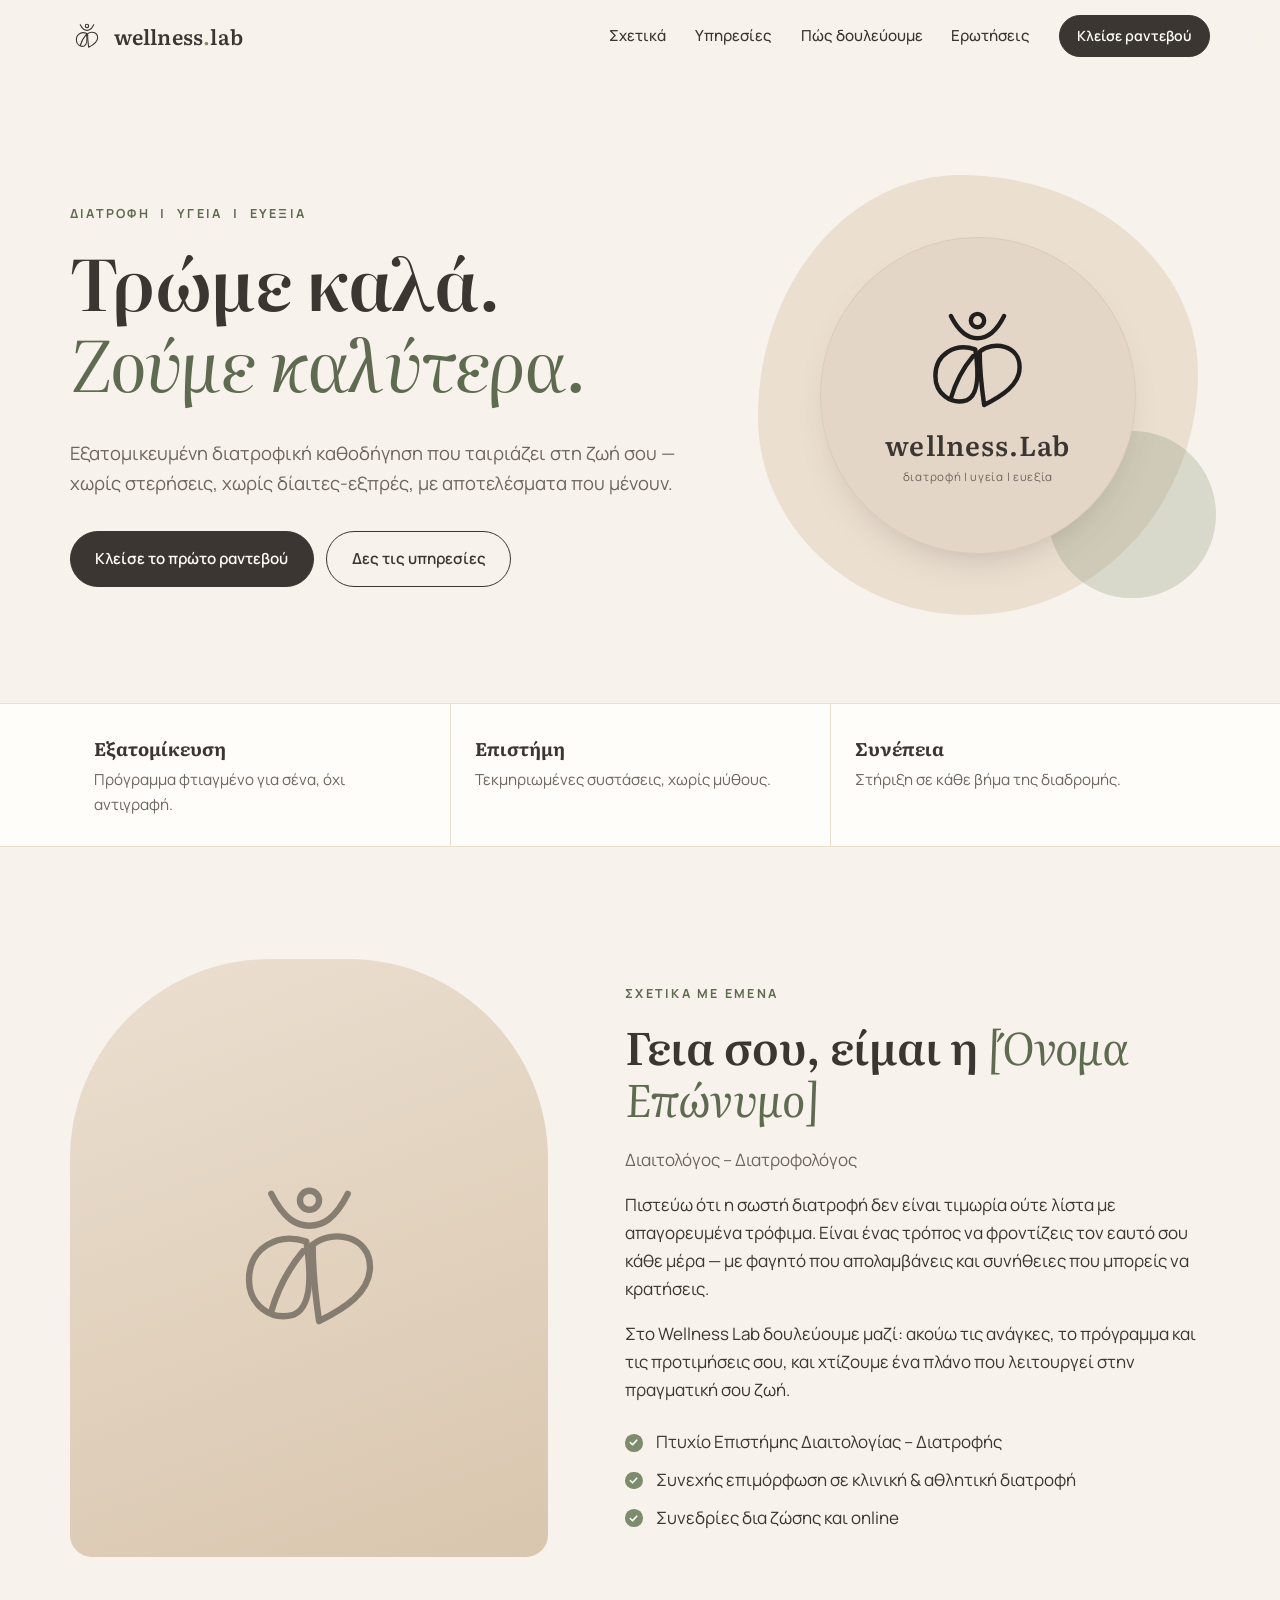
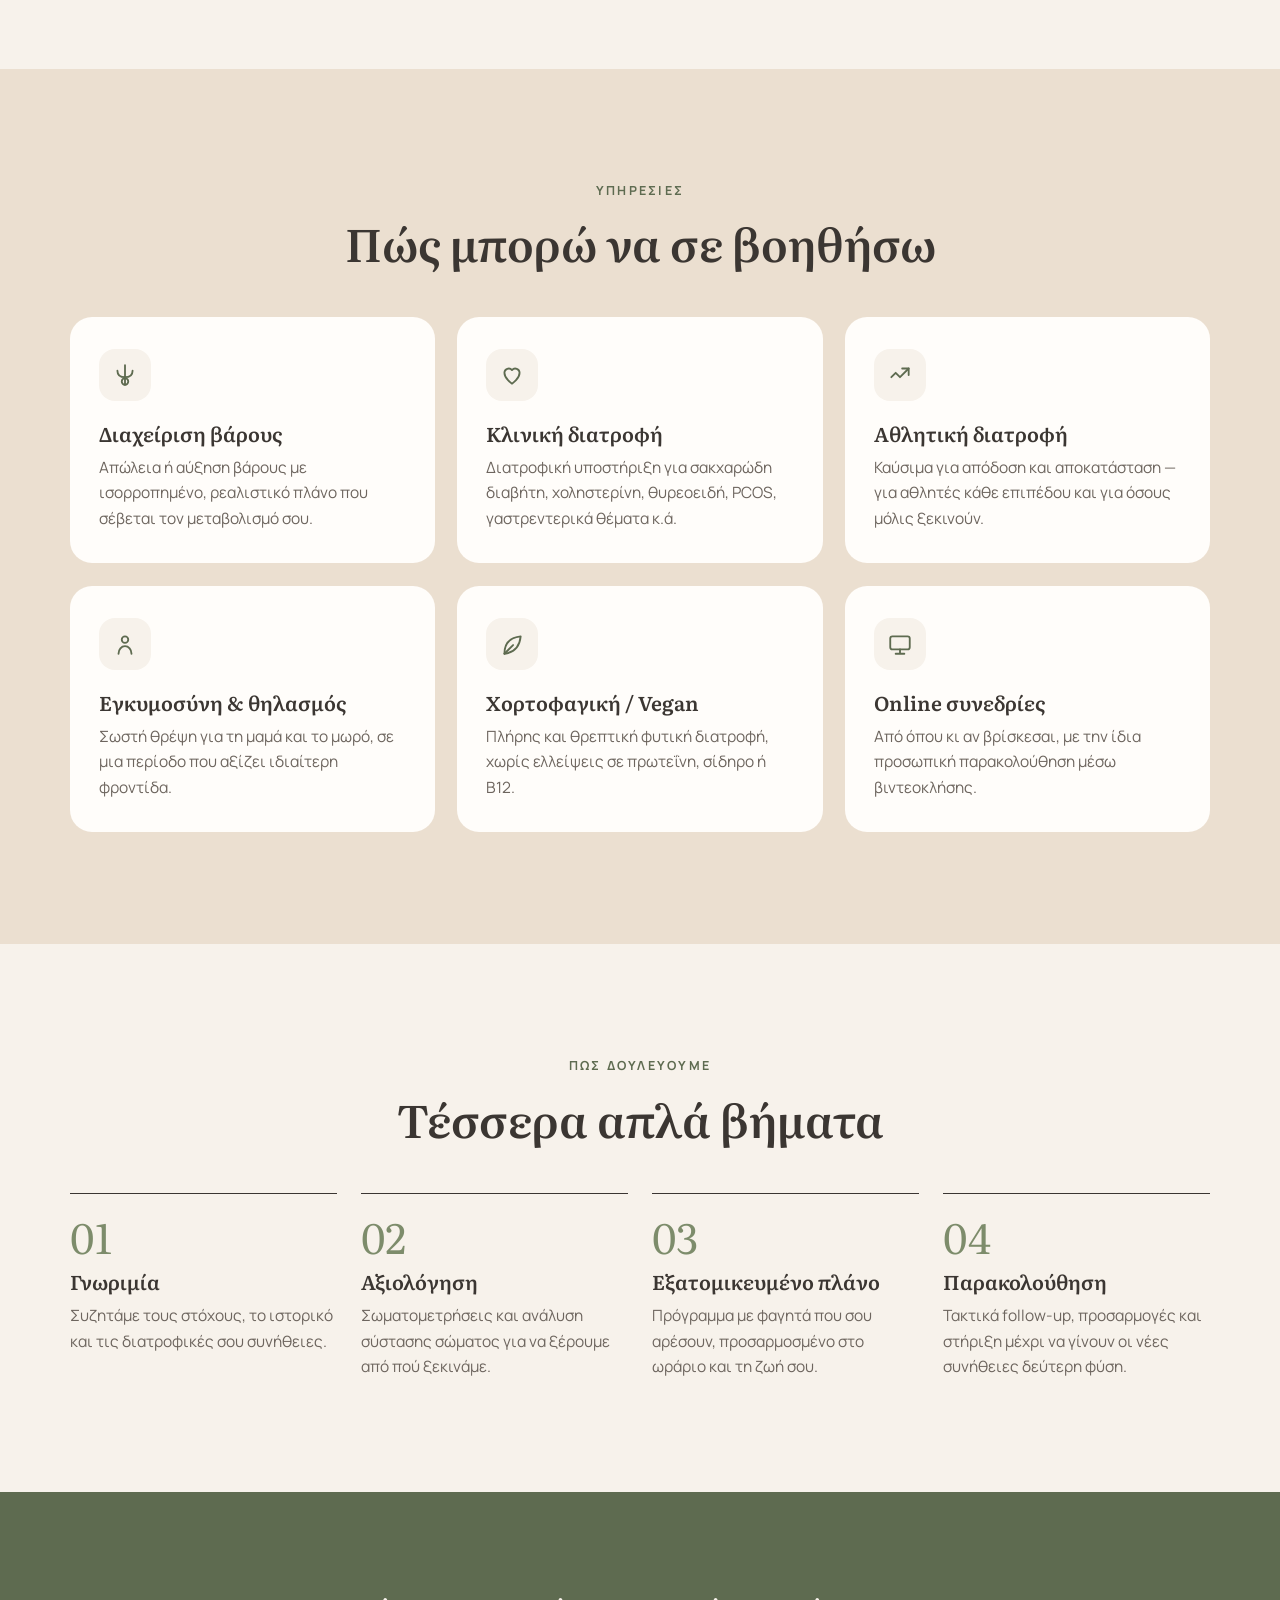
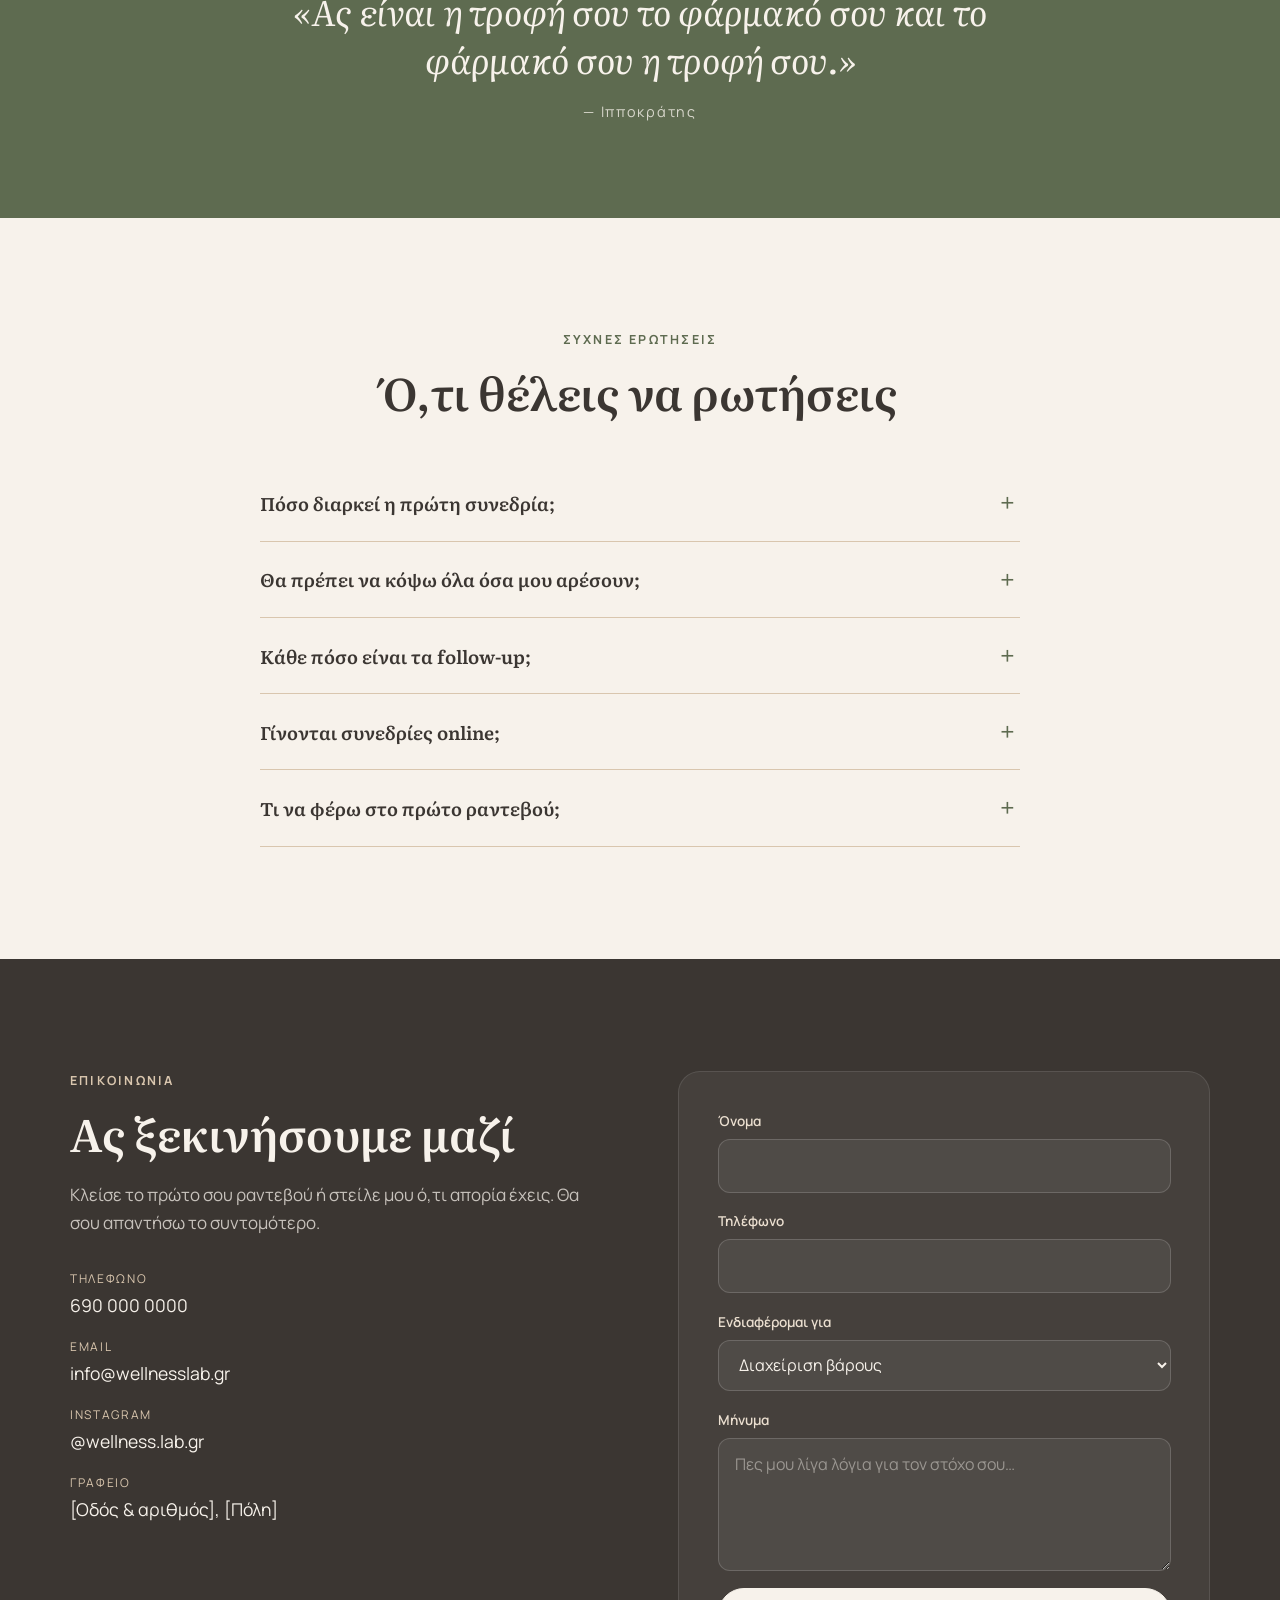
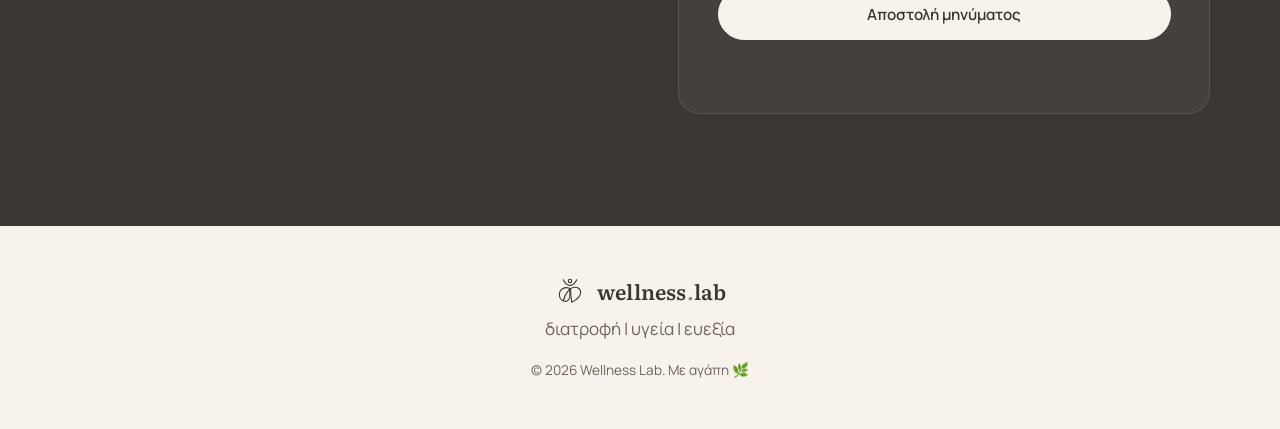
==== index.html @ 22be8992 "Add Wellness Lab nutritionist website Static one-page site in Greek: hero, about, services, process," ====
<!doctype html>
<html lang="el">
<head>
  <meta charset="utf-8">
  <meta name="viewport" content="width=device-width, initial-scale=1">
  <title>Wellness Lab · Διατροφή, Υγεία, Ευεξία</title>
  <meta name="description" content="Wellness Lab — εξατομικευμένα προγράμματα διατροφής, με σεβασμό στον άνθρωπο, την υγεία και την καθημερινότητά σου.">
  <meta property="og:title" content="Wellness Lab · Διατροφή, Υγεία, Ευεξία">
  <meta property="og:description" content="Εξατομικευμένα προγράμματα διατροφής, χωρίς στερήσεις και δίαιτες-εξπρές.">
  <meta property="og:type" content="website">
  <meta name="theme-color" content="#F3ECE3">
  <link rel="icon" href="assets/logo.svg" type="image/svg+xml">
  <link rel="preconnect" href="https://fonts.googleapis.com">
  <link rel="preconnect" href="https://fonts.gstatic.com" crossorigin>
  <link href="https://fonts.googleapis.com/css2?family=Literata:ital,opsz,wght@0,7..72,400;0,7..72,600;1,7..72,400&family=Manrope:wght@400;500;600;700&display=swap" rel="stylesheet">
  <link rel="stylesheet" href="styles.css">
</head>
<body>

  <header class="nav" id="top">
    <div class="wrap nav__inner">
      <a href="#top" class="brand" aria-label="Wellness Lab — αρχή σελίδας">
        <span class="brand__mark" aria-hidden="true"></span>
        <span class="brand__text">wellness<span>.</span>lab</span>
      </a>
      <button class="nav__toggle" aria-expanded="false" aria-controls="menu" aria-label="Μενού">
        <span></span><span></span>
      </button>
      <nav id="menu" class="nav__menu">
        <a href="#about">Σχετικά</a>
        <a href="#services">Υπηρεσίες</a>
        <a href="#process">Πώς δουλεύουμε</a>
        <a href="#faq">Ερωτήσεις</a>
        <a href="#contact" class="btn btn--small">Κλείσε ραντεβού</a>
      </nav>
    </div>
  </header>

  <main>

    <!-- HERO -->
    <section class="hero">
      <div class="wrap hero__inner">
        <div class="hero__copy reveal">
          <p class="eyebrow">διατροφή &nbsp;|&nbsp; υγεία &nbsp;|&nbsp; ευεξία</p>
          <h1>Τρώμε καλά.<br><em>Ζούμε καλύτερα.</em></h1>
          <p class="lead">Εξατομικευμένη διατροφική καθοδήγηση που ταιριάζει στη ζωή σου — χωρίς στερήσεις, χωρίς δίαιτες-εξπρές, με αποτελέσματα που μένουν.</p>
          <div class="hero__cta">
            <a href="#contact" class="btn">Κλείσε το πρώτο ραντεβού</a>
            <a href="#services" class="btn btn--ghost">Δες τις υπηρεσίες</a>
          </div>
        </div>
        <div class="hero__art reveal" aria-hidden="true">
          <div class="blob blob--a"></div>
          <div class="blob blob--b"></div>
          <div class="hero__badge">
            <img src="assets/logo.svg" alt="">
            <span>wellness.Lab</span>
            <small>διατροφή | υγεία | ευεξία</small>
          </div>
        </div>
      </div>
    </section>

    <!-- VALUES STRIP -->
    <section class="strip">
      <div class="wrap strip__inner">
        <div><strong>Εξατομίκευση</strong><span>Πρόγραμμα φτιαγμένο για σένα, όχι αντιγραφή.</span></div>
        <div><strong>Επιστήμη</strong><span>Τεκμηριωμένες συστάσεις, χωρίς μύθους.</span></div>
        <div><strong>Συνέπεια</strong><span>Στήριξη σε κάθε βήμα της διαδρομής.</span></div>
      </div>
    </section>

    <!-- ABOUT -->
    <section class="section" id="about">
      <div class="wrap about">
        <div class="about__photo reveal">
          <!-- ΑΛΛΑΞΕ: βάλε φωτογραφία της στο assets/photo.jpg και αντικατέστησε το div με: <img src="assets/photo.jpg" alt="..."> -->
          <div class="photo-placeholder">
            <img src="assets/logo.svg" alt="">
          </div>
        </div>
        <div class="about__copy reveal">
          <p class="eyebrow">Σχετικά με εμένα</p>
          <!-- ΑΛΛΑΞΕ: όνομα & τίτλος -->
          <h2>Γεια σου, είμαι η <em>[Όνομα Επώνυμο]</em></h2>
          <p class="muted">Διαιτολόγος – Διατροφολόγος</p>
          <p>Πιστεύω ότι η σωστή διατροφή δεν είναι τιμωρία ούτε λίστα με απαγορευμένα τρόφιμα. Είναι ένας τρόπος να φροντίζεις τον εαυτό σου κάθε μέρα — με φαγητό που απολαμβάνεις και συνήθειες που μπορείς να κρατήσεις.</p>
          <p>Στο Wellness Lab δουλεύουμε μαζί: ακούω τις ανάγκες, το πρόγραμμα και τις προτιμήσεις σου, και χτίζουμε ένα πλάνο που λειτουργεί στην πραγματική σου ζωή.</p>
          <ul class="checks">
            <li>Πτυχίο Επιστήμης Διαιτολογίας – Διατροφής</li>
            <li>Συνεχής επιμόρφωση σε κλινική & αθλητική διατροφή</li>
            <li>Συνεδρίες δια ζώσης και online</li>
          </ul>
        </div>
      </div>
    </section>

    <!-- SERVICES -->
    <section class="section section--tint" id="services">
      <div class="wrap">
        <div class="section__head reveal">
          <p class="eyebrow">Υπηρεσίες</p>
          <h2>Πώς μπορώ να σε βοηθήσω</h2>
        </div>
        <div class="cards">
          <article class="card reveal">
            <div class="card__icon" aria-hidden="true">
              <svg viewBox="0 0 24 24"><path d="M12 3v18M5 8c0 4 3 6 7 6s7-2 7-6"/><circle cx="12" cy="18" r="3"/></svg>
            </div>
            <h3>Διαχείριση βάρους</h3>
            <p>Απώλεια ή αύξηση βάρους με ισορροπημένο, ρεαλιστικό πλάνο που σέβεται τον μεταβολισμό σου.</p>
          </article>
          <article class="card reveal">
            <div class="card__icon" aria-hidden="true">
              <svg viewBox="0 0 24 24"><path d="M12 20s-7-4.5-7-10a4 4 0 0 1 7-2.6A4 4 0 0 1 19 10c0 5.5-7 10-7 10z"/></svg>
            </div>
            <h3>Κλινική διατροφή</h3>
            <p>Διατροφική υποστήριξη για σακχαρώδη διαβήτη, χοληστερίνη, θυρεοειδή, PCOS, γαστρεντερικά θέματα κ.ά.</p>
          </article>
          <article class="card reveal">
            <div class="card__icon" aria-hidden="true">
              <svg viewBox="0 0 24 24"><path d="M4 14l4-4 4 4 8-8"/><path d="M14 6h6v6"/></svg>
            </div>
            <h3>Αθλητική διατροφή</h3>
            <p>Καύσιμα για απόδοση και αποκατάσταση — για αθλητές κάθε επιπέδου και για όσους μόλις ξεκινούν.</p>
          </article>
          <article class="card reveal">
            <div class="card__icon" aria-hidden="true">
              <svg viewBox="0 0 24 24"><circle cx="12" cy="8" r="3"/><path d="M6 21c0-4 2.7-7 6-7s6 3 6 7"/></svg>
            </div>
            <h3>Εγκυμοσύνη & θηλασμός</h3>
            <p>Σωστή θρέψη για τη μαμά και το μωρό, σε μια περίοδο που αξίζει ιδιαίτερη φροντίδα.</p>
          </article>
          <article class="card reveal">
            <div class="card__icon" aria-hidden="true">
              <svg viewBox="0 0 24 24"><path d="M5 21c0-9 5-15 15-16-1 10-7 15-15 16z"/><path d="M5 21l8-8"/></svg>
            </div>
            <h3>Χορτοφαγική / Vegan</h3>
            <p>Πλήρης και θρεπτική φυτική διατροφή, χωρίς ελλείψεις σε πρωτεΐνη, σίδηρο ή B12.</p>
          </article>
          <article class="card reveal">
            <div class="card__icon" aria-hidden="true">
              <svg viewBox="0 0 24 24"><rect x="3" y="5" width="18" height="12" rx="2"/><path d="M8 21h8M12 17v4"/></svg>
            </div>
            <h3>Online συνεδρίες</h3>
            <p>Από όπου κι αν βρίσκεσαι, με την ίδια προσωπική παρακολούθηση μέσω βιντεοκλήσης.</p>
          </article>
        </div>
      </div>
    </section>

    <!-- PROCESS -->
    <section class="section" id="process">
      <div class="wrap">
        <div class="section__head reveal">
          <p class="eyebrow">Πώς δουλεύουμε</p>
          <h2>Τέσσερα απλά βήματα</h2>
        </div>
        <ol class="steps">
          <li class="reveal">
            <span class="steps__num">01</span>
            <h3>Γνωριμία</h3>
            <p>Συζητάμε τους στόχους, το ιστορικό και τις διατροφικές σου συνήθειες.</p>
          </li>
          <li class="reveal">
            <span class="steps__num">02</span>
            <h3>Αξιολόγηση</h3>
            <p>Σωματομετρήσεις και ανάλυση σύστασης σώματος για να ξέρουμε από πού ξεκινάμε.</p>
          </li>
          <li class="reveal">
            <span class="steps__num">03</span>
            <h3>Εξατομικευμένο πλάνο</h3>
            <p>Πρόγραμμα με φαγητά που σου αρέσουν, προσαρμοσμένο στο ωράριο και τη ζωή σου.</p>
          </li>
          <li class="reveal">
            <span class="steps__num">04</span>
            <h3>Παρακολούθηση</h3>
            <p>Τακτικά follow-up, προσαρμογές και στήριξη μέχρι να γίνουν οι νέες συνήθειες δεύτερη φύση.</p>
          </li>
        </ol>
      </div>
    </section>

    <!-- QUOTE -->
    <section class="quote">
      <div class="wrap">
        <blockquote class="reveal">
          «Ας είναι η τροφή σου το φάρμακό σου και το φάρμακό σου η τροφή σου.»
          <cite>— Ιπποκράτης</cite>
        </blockquote>
      </div>
    </section>

    <!-- FAQ -->
    <section class="section" id="faq">
      <div class="wrap faq">
        <div class="section__head reveal">
          <p class="eyebrow">Συχνές ερωτήσεις</p>
          <h2>Ό,τι θέλεις να ρωτήσεις</h2>
        </div>
        <div class="faq__list">
          <details class="reveal">
            <summary>Πόσο διαρκεί η πρώτη συνεδρία;</summary>
            <p>Περίπου 45–60 λεπτά. Γνωριζόμαστε, κάνουμε μετρήσεις και θέτουμε μαζί τους στόχους. Οι επόμενες επισκέψεις διαρκούν περίπου 20–30 λεπτά.</p>
          </details>
          <details class="reveal">
            <summary>Θα πρέπει να κόψω όλα όσα μου αρέσουν;</summary>
            <p>Όχι. Ο στόχος είναι ένα πρόγραμμα που μπορείς να ακολουθήσεις μακροπρόθεσμα, οπότε τα αγαπημένα σου φαγητά έχουν θέση σε αυτό.</p>
          </details>
          <details class="reveal">
            <summary>Κάθε πόσο είναι τα follow-up;</summary>
            <p>Συνήθως κάθε 1–2 εβδομάδες στην αρχή, και πιο αραιά όσο προχωράμε. Εξαρτάται πάντα από τους στόχους σου.</p>
          </details>
          <details class="reveal">
            <summary>Γίνονται συνεδρίες online;</summary>
            <p>Ναι! Οι online συνεδρίες γίνονται μέσω βιντεοκλήσης και έχουν την ίδια δομή και παρακολούθηση με τις δια ζώσης.</p>
          </details>
          <details class="reveal">
            <summary>Τι να φέρω στο πρώτο ραντεβού;</summary>
            <p>Πρόσφατες αιματολογικές εξετάσεις (αν έχεις) και μια ιδέα για το τι τρως σε μια τυπική μέρα. Τα υπόλοιπα τα βλέπουμε μαζί.</p>
          </details>
        </div>
      </div>
    </section>

    <!-- CONTACT -->
    <section class="section section--dark" id="contact">
      <div class="wrap contact">
        <div class="contact__copy reveal">
          <p class="eyebrow">Επικοινωνία</p>
          <h2>Ας ξεκινήσουμε μαζί</h2>
          <p>Κλείσε το πρώτο σου ραντεβού ή στείλε μου ό,τι απορία έχεις. Θα σου απαντήσω το συντομότερο.</p>
          <!-- ΑΛΛΑΞΕ: τηλέφωνο, email, διεύθυνση -->
          <ul class="contact__list">
            <li>
              <span>Τηλέφωνο</span>
              <a href="tel:+306900000000">690 000 0000</a>
            </li>
            <li>
              <span>Email</span>
              <a href="mailto:info@wellnesslab.gr">info@wellnesslab.gr</a>
            </li>
            <li>
              <span>Instagram</span>
              <a href="https://www.instagram.com/wellness.lab.gr/" target="_blank" rel="noopener">@wellness.lab.gr</a>
            </li>
            <li>
              <span>Γραφείο</span>
              <span>[Οδός & αριθμός], [Πόλη]</span>
            </li>
          </ul>
        </div>

        <form class="form reveal" id="contact-form" novalidate>
          <div class="form__row">
            <label for="f-name">Όνομα</label>
            <input id="f-name" name="name" type="text" autocomplete="name" required>
          </div>
          <div class="form__row">
            <label for="f-phone">Τηλέφωνο</label>
            <input id="f-phone" name="phone" type="tel" autocomplete="tel">
          </div>
          <div class="form__row">
            <label for="f-topic">Ενδιαφέρομαι για</label>
            <select id="f-topic" name="topic">
              <option>Διαχείριση βάρους</option>
              <option>Κλινική διατροφή</option>
              <option>Αθλητική διατροφή</option>
              <option>Εγκυμοσύνη & θηλασμός</option>
              <option>Χορτοφαγική / Vegan</option>
              <option>Online συνεδρία</option>
              <option>Κάτι άλλο</option>
            </select>
          </div>
          <div class="form__row">
            <label for="f-msg">Μήνυμα</label>
            <textarea id="f-msg" name="message" rows="4" placeholder="Πες μου λίγα λόγια για τον στόχο σου…"></textarea>
          </div>
          <button type="submit" class="btn btn--light">Αποστολή μηνύματος</button>
          <p class="form__note" id="form-note" role="status"></p>
        </form>
      </div>
    </section>

  </main>

  <footer class="footer">
    <div class="wrap footer__inner">
      <a href="#top" class="brand">
        <span class="brand__mark" aria-hidden="true"></span>
        <span class="brand__text">wellness<span>.</span>lab</span>
      </a>
      <p>διατροφή | υγεία | ευεξία</p>
      <p class="footer__small">© <span id="year"></span> Wellness Lab. Με αγάπη 🌿</p>
    </div>
  </footer>

  <script src="script.js"></script>
</body>
</html>
---- styles.css ----
:root {
  --cream: #F7F2EB;
  --sand: #EBDFD0;
  --sand-deep: #D9C6AE;
  --sage: #7D8C6B;
  --sage-deep: #5E6B50;
  --ink: #3B3632;
  --ink-soft: #6D655E;
  --white: #FFFDFA;
  --radius: 22px;
  --shadow: 0 18px 40px -24px rgba(59, 54, 50, .35);
  --serif: "Literata", Georgia, serif;
  --sans: "Manrope", system-ui, -apple-system, "Segoe UI", sans-serif;
}

*, *::before, *::after { box-sizing: border-box; }
html { scroll-behavior: smooth; scroll-padding-top: 80px; }
body {
  margin: 0;
  font-family: var(--sans);
  font-size: 17px;
  line-height: 1.65;
  color: var(--ink);
  background: var(--cream);
  -webkit-font-smoothing: antialiased;
}
img { max-width: 100%; display: block; }
a { color: inherit; }
h1, h2, h3 { font-family: var(--serif); font-weight: 600; line-height: 1.15; margin: 0 0 .5em; }
h1 { font-size: clamp(2.5rem, 6vw, 4.4rem); letter-spacing: -.01em; }
h2 { font-size: clamp(1.9rem, 4vw, 2.8rem); }
h3 { font-size: 1.25rem; }
em { font-style: italic; color: var(--sage-deep); font-weight: 400; }
p { margin: 0 0 1em; }

.wrap { width: min(1140px, 100% - 32px); margin-inline: auto; }

.eyebrow {
  font-size: .78rem;
  font-weight: 700;
  letter-spacing: .18em;
  text-transform: uppercase;
  color: var(--sage-deep);
  margin-bottom: 1rem;
}
.muted { color: var(--ink-soft); }
.lead { font-size: 1.15rem; color: var(--ink-soft); max-width: 34em; }

/* Buttons */
.btn {
  display: inline-flex; align-items: center; justify-content: center;
  padding: .95em 1.6em;
  border-radius: 999px;
  background: var(--ink);
  color: var(--white);
  text-decoration: none;
  font-weight: 600;
  font-size: .95rem;
  border: 1.5px solid var(--ink);
  cursor: pointer;
  transition: transform .2s ease, background .2s ease, color .2s ease;
  font-family: inherit;
}
.btn:hover { transform: translateY(-2px); background: var(--sage-deep); border-color: var(--sage-deep); }
.btn--ghost { background: transparent; color: var(--ink); }
.btn--ghost:hover { background: var(--ink); color: var(--white); border-color: var(--ink); }
.btn--small { padding: .6em 1.2em; font-size: .88rem; }
.btn--light { background: var(--cream); color: var(--ink); border-color: var(--cream); width: 100%; }
.btn--light:hover { background: var(--sand); border-color: var(--sand); }

/* Nav */
.nav {
  position: sticky; top: 0; z-index: 50;
  background: rgba(247, 242, 235, .85);
  backdrop-filter: blur(12px);
  -webkit-backdrop-filter: blur(12px);
  border-bottom: 1px solid transparent;
  transition: border-color .3s ease;
}
.nav.is-scrolled { border-bottom-color: var(--sand); }
.nav__inner { display: flex; align-items: center; justify-content: space-between; height: 72px; }
.brand { display: flex; align-items: center; gap: .6rem; text-decoration: none; }
.brand__mark {
  width: 34px; height: 30px;
  background: currentColor;
  -webkit-mask: url(assets/logo.svg) center / contain no-repeat;
  mask: url(assets/logo.svg) center / contain no-repeat;
}
.brand__text { font-family: var(--serif); font-weight: 600; font-size: 1.3rem; letter-spacing: .01em; }
.brand__text span { color: var(--sage); }
.nav__menu { display: flex; align-items: center; gap: 1.8rem; }
.nav__menu a:not(.btn) { text-decoration: none; font-weight: 500; font-size: .95rem; position: relative; }
.nav__menu a:not(.btn)::after {
  content: ""; position: absolute; left: 0; bottom: -4px; height: 1.5px; width: 100%;
  background: var(--sage); transform: scaleX(0); transform-origin: left; transition: transform .25s ease;
}
.nav__menu a:not(.btn):hover::after { transform: scaleX(1); }
.nav__toggle { display: none; background: none; border: 0; width: 44px; height: 44px; cursor: pointer; padding: 10px; }
.nav__toggle span { display: block; height: 2px; background: var(--ink); margin: 7px 0; transition: transform .3s ease; }
.nav__toggle[aria-expanded="true"] span:first-child { transform: translateY(4.5px) rotate(45deg); }
.nav__toggle[aria-expanded="true"] span:last-child { transform: translateY(-4.5px) rotate(-45deg); }

/* Hero */
.hero { padding: clamp(3rem, 8vw, 6.5rem) 0 clamp(3rem, 7vw, 5.5rem); overflow: hidden; }
.hero__inner { display: grid; grid-template-columns: 1.15fr .85fr; gap: 3rem; align-items: center; }
.hero__cta { display: flex; flex-wrap: wrap; gap: .8rem; margin-top: 2rem; }
.hero__art { position: relative; aspect-ratio: 1; max-width: 440px; justify-self: center; width: 100%; }
.blob { position: absolute; border-radius: 50%; }
.blob--a { inset: 0; background: var(--sand); border-radius: 46% 54% 52% 48% / 55% 45% 55% 45%; animation: morph 14s ease-in-out infinite; }
.blob--b { width: 38%; height: 38%; right: -4%; bottom: 4%; background: var(--sage); opacity: .25; animation: morph 10s ease-in-out infinite reverse; }
.hero__badge {
  position: absolute; inset: 14%;
  background: #E3D6C6;
  border-radius: 50%;
  display: flex; flex-direction: column; align-items: center; justify-content: center;
  color: var(--ink);
  box-shadow: inset 0 0 0 1px rgba(59,54,50,.06), var(--shadow);
  text-align: center;
}
.hero__badge img { width: 42%; opacity: .85; }
.hero__badge span { font-family: var(--serif); font-weight: 600; font-size: clamp(1.2rem, 3vw, 1.7rem); margin-top: .4rem; letter-spacing: .04em; }
.hero__badge small { font-size: .72rem; color: var(--ink-soft); letter-spacing: .06em; }
@keyframes morph {
  0%, 100% { border-radius: 46% 54% 52% 48% / 55% 45% 55% 45%; transform: rotate(0deg); }
  50% { border-radius: 55% 45% 40% 60% / 45% 58% 42% 55%; transform: rotate(8deg); }
}

/* Strip */
.strip { border-block: 1px solid var(--sand); background: var(--white); }
.strip__inner { display: grid; grid-template-columns: repeat(3, 1fr); }
.strip__inner > div { padding: 1.8rem 1.5rem; display: flex; flex-direction: column; gap: .2rem; }
.strip__inner > div + div { border-left: 1px solid var(--sand); }
.strip strong { font-family: var(--serif); font-size: 1.15rem; }
.strip span { color: var(--ink-soft); font-size: .95rem; }

/* Sections */
.section { padding: clamp(4rem, 9vw, 7rem) 0; }
.section--tint { background: var(--sand); }
.section--dark { background: var(--ink); color: var(--cream); }
.section--dark .eyebrow { color: var(--sand-deep); }
.section__head { text-align: center; max-width: 640px; margin: 0 auto 3rem; }

/* About */
.about { display: grid; grid-template-columns: .9fr 1.1fr; gap: clamp(2rem, 6vw, 5rem); align-items: center; }
.about__photo img:not(.photo-placeholder img), .photo-placeholder {
  border-radius: 200px 200px var(--radius) var(--radius);
  aspect-ratio: 4 / 5; width: 100%; object-fit: cover;
}
.photo-placeholder {
  background: linear-gradient(160deg, var(--sand) 0%, var(--sand-deep) 100%);
  display: grid; place-items: center;
}
.photo-placeholder img { width: 40%; opacity: .4; }
.checks { list-style: none; padding: 0; margin: 1.5rem 0 0; display: grid; gap: .6rem; }
.checks li { padding-left: 1.9rem; position: relative; }
.checks li::before {
  content: ""; position: absolute; left: 0; top: .35em; width: 1.1rem; height: 1.1rem; border-radius: 50%;
  background: var(--sage) url("data:image/svg+xml,%3Csvg xmlns='http://www.w3.org/2000/svg' viewBox='0 0 24 24' fill='none' stroke='white' stroke-width='3.5' stroke-linecap='round' stroke-linejoin='round'%3E%3Cpath d='M5 12l5 5 9-10'/%3E%3C/svg%3E") center / 65% no-repeat;
}

/* Cards */
.cards { display: grid; grid-template-columns: repeat(3, 1fr); gap: 1.4rem; }
.card {
  background: var(--white);
  border-radius: var(--radius);
  padding: 2rem 1.8rem;
  transition: transform .3s ease, box-shadow .3s ease;
}
.card:hover { transform: translateY(-6px); box-shadow: var(--shadow); }
.card p { color: var(--ink-soft); margin: 0; font-size: .97rem; }
.card__icon {
  width: 52px; height: 52px; border-radius: 16px; background: var(--cream);
  display: grid; place-items: center; margin-bottom: 1.3rem;
}
.card__icon svg { width: 26px; height: 26px; fill: none; stroke: var(--sage-deep); stroke-width: 1.7; stroke-linecap: round; stroke-linejoin: round; }

/* Steps */
.steps { list-style: none; padding: 0; margin: 0; display: grid; grid-template-columns: repeat(4, 1fr); gap: 1.5rem; counter-reset: s; }
.steps li { border-top: 1.5px solid var(--ink); padding-top: 1.4rem; }
.steps__num { font-family: var(--serif); font-size: 2.6rem; color: var(--sage); line-height: 1; display: block; margin-bottom: .8rem; }
.steps p { color: var(--ink-soft); font-size: .97rem; margin: 0; }

/* Quote */
.quote { background: var(--sage-deep); color: var(--cream); padding: clamp(3.5rem, 8vw, 6rem) 0; text-align: center; }
.quote blockquote { margin: 0 auto; max-width: 820px; font-family: var(--serif); font-style: italic; font-size: clamp(1.4rem, 3.4vw, 2.2rem); line-height: 1.35; }
.quote cite { display: block; margin-top: 1.2rem; font-family: var(--sans); font-style: normal; font-size: .9rem; letter-spacing: .12em; opacity: .8; }

/* FAQ */
.faq__list { max-width: 760px; margin: 0 auto; }
details { border-bottom: 1px solid var(--sand-deep); }
summary {
  list-style: none; cursor: pointer; padding: 1.4rem 2.5rem 1.4rem 0; position: relative;
  font-family: var(--serif); font-size: 1.15rem; font-weight: 600;
}
summary::-webkit-details-marker { display: none; }
summary::after {
  content: "+"; position: absolute; right: .3rem; top: 50%; transform: translateY(-50%);
  font-family: var(--sans); font-weight: 400; font-size: 1.6rem; color: var(--sage-deep); transition: transform .3s ease;
}
details[open] summary::after { transform: translateY(-50%) rotate(45deg); }
details p { color: var(--ink-soft); padding-right: 2.5rem; margin-bottom: 1.4rem; }

/* Contact */
.contact { display: grid; grid-template-columns: 1fr 1fr; gap: clamp(2rem, 6vw, 5rem); align-items: start; }
.contact__copy > p { color: rgba(247, 242, 235, .75); }
.contact__list { list-style: none; padding: 0; margin: 2rem 0 0; display: grid; gap: 1.1rem; }
.contact__list li { display: grid; gap: .1rem; }
.contact__list li > span:first-child { font-size: .75rem; letter-spacing: .14em; text-transform: uppercase; color: var(--sand-deep); }
.contact__list a, .contact__list li > span:last-child { font-size: 1.1rem; text-decoration: none; }
.contact__list a:hover { color: var(--sand-deep); }
.form { background: rgba(255, 255, 255, .05); border: 1px solid rgba(255, 255, 255, .1); border-radius: var(--radius); padding: clamp(1.5rem, 4vw, 2.4rem); }
.form__row { display: grid; gap: .4rem; margin-bottom: 1.1rem; }
.form label { font-size: .85rem; font-weight: 600; color: var(--sand); }
.form input, .form select, .form textarea {
  font: inherit; font-size: 1rem; color: var(--cream);
  background: rgba(255, 255, 255, .06);
  border: 1px solid rgba(255, 255, 255, .16);
  border-radius: 12px; padding: .8em 1em;
  transition: border-color .2s ease, background .2s ease;
}
.form select option { color: var(--ink); }
.form input:focus, .form select:focus, .form textarea:focus { outline: none; border-color: var(--sand-deep); background: rgba(255, 255, 255, .1); }
.form textarea { resize: vertical; }
.form textarea::placeholder { color: rgba(247, 242, 235, .45); }
.form .is-invalid { border-color: #E59A8A; }
.form__note { margin: .9rem 0 0; font-size: .9rem; color: var(--sand); min-height: 1.4em; }

/* Footer */
.footer { padding: 3rem 0; text-align: center; background: var(--cream); }
.footer__inner { display: grid; justify-items: center; gap: .4rem; }
.footer p { margin: 0; color: var(--ink-soft); }
.footer__small { font-size: .85rem; margin-top: .6rem !important; }

/* Reveal on scroll */
.reveal { opacity: 0; transform: translateY(24px); transition: opacity .8s ease, transform .8s ease; }
.reveal.is-visible { opacity: 1; transform: none; }
.no-js .reveal { opacity: 1; transform: none; }
@media (prefers-reduced-motion: reduce) {
  html { scroll-behavior: auto; }
  .reveal { opacity: 1; transform: none; transition: none; }
  .blob { animation: none; }
}

/* Responsive */
@media (max-width: 960px) {
  .cards { grid-template-columns: repeat(2, 1fr); }
  .steps { grid-template-columns: repeat(2, 1fr); row-gap: 2.5rem; }
}
@media (max-width: 820px) {
  .nav__toggle { display: block; }
  .nav__menu {
    position: absolute; top: 72px; left: 0; right: 0;
    flex-direction: column; align-items: stretch; gap: 0;
    background: var(--cream); border-bottom: 1px solid var(--sand);
    padding: .5rem 16px 1.2rem;
    clip-path: inset(0 0 100% 0); transition: clip-path .35s ease; pointer-events: none;
  }
  .nav__menu.is-open { clip-path: inset(0 0 0 0); pointer-events: auto; }
  .nav__menu a:not(.btn) { padding: .9rem 0; border-bottom: 1px solid var(--sand); }
  .nav__menu a:not(.btn)::after { display: none; }
  .nav__menu .btn { margin-top: 1rem; }
  .hero__inner, .about, .contact { grid-template-columns: 1fr; }
  .hero__art { max-width: 320px; order: -1; }
  .about__photo { max-width: 380px; margin-inline: auto; width: 100%; }
  .strip__inner { grid-template-columns: 1fr; }
  .strip__inner > div + div { border-left: 0; border-top: 1px solid var(--sand); }
}
@media (max-width: 560px) {
  body { font-size: 16px; }
  .cards, .steps { grid-template-columns: 1fr; }
  .hero__cta .btn { width: 100%; }
}
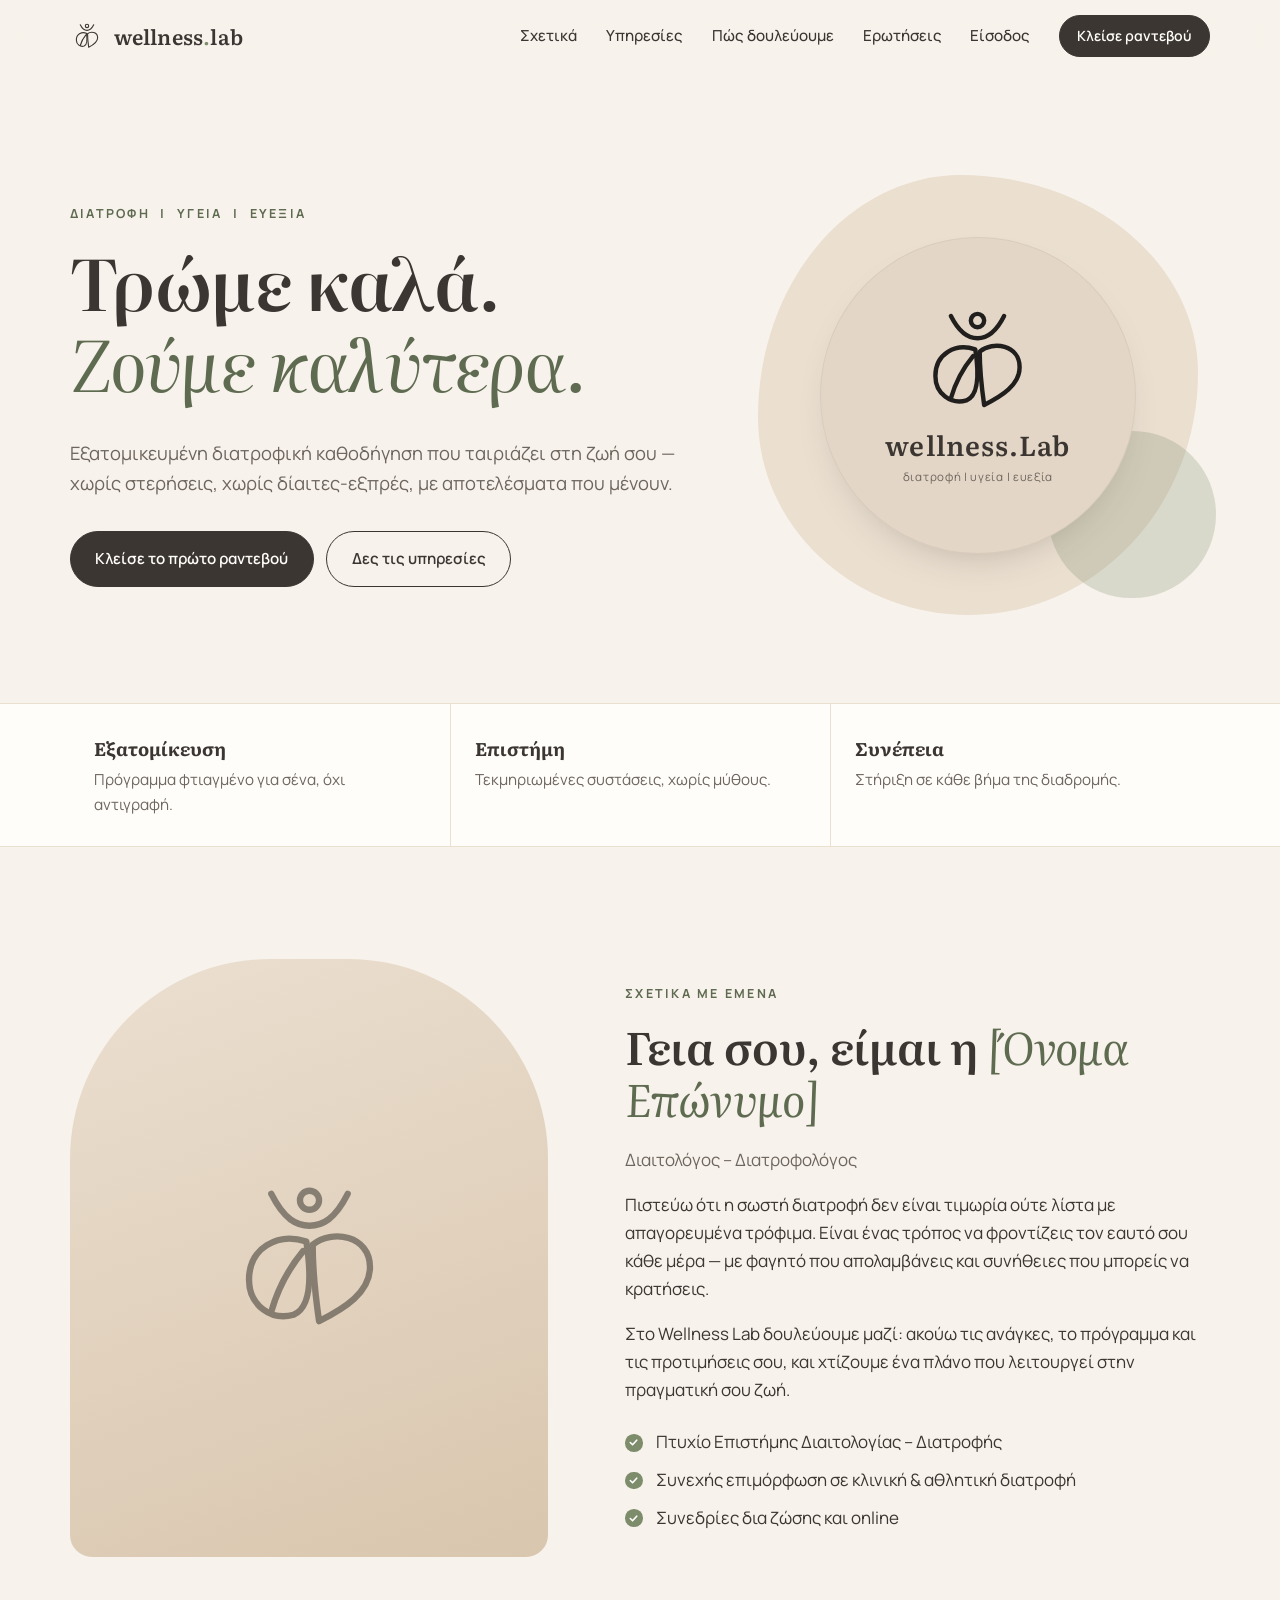
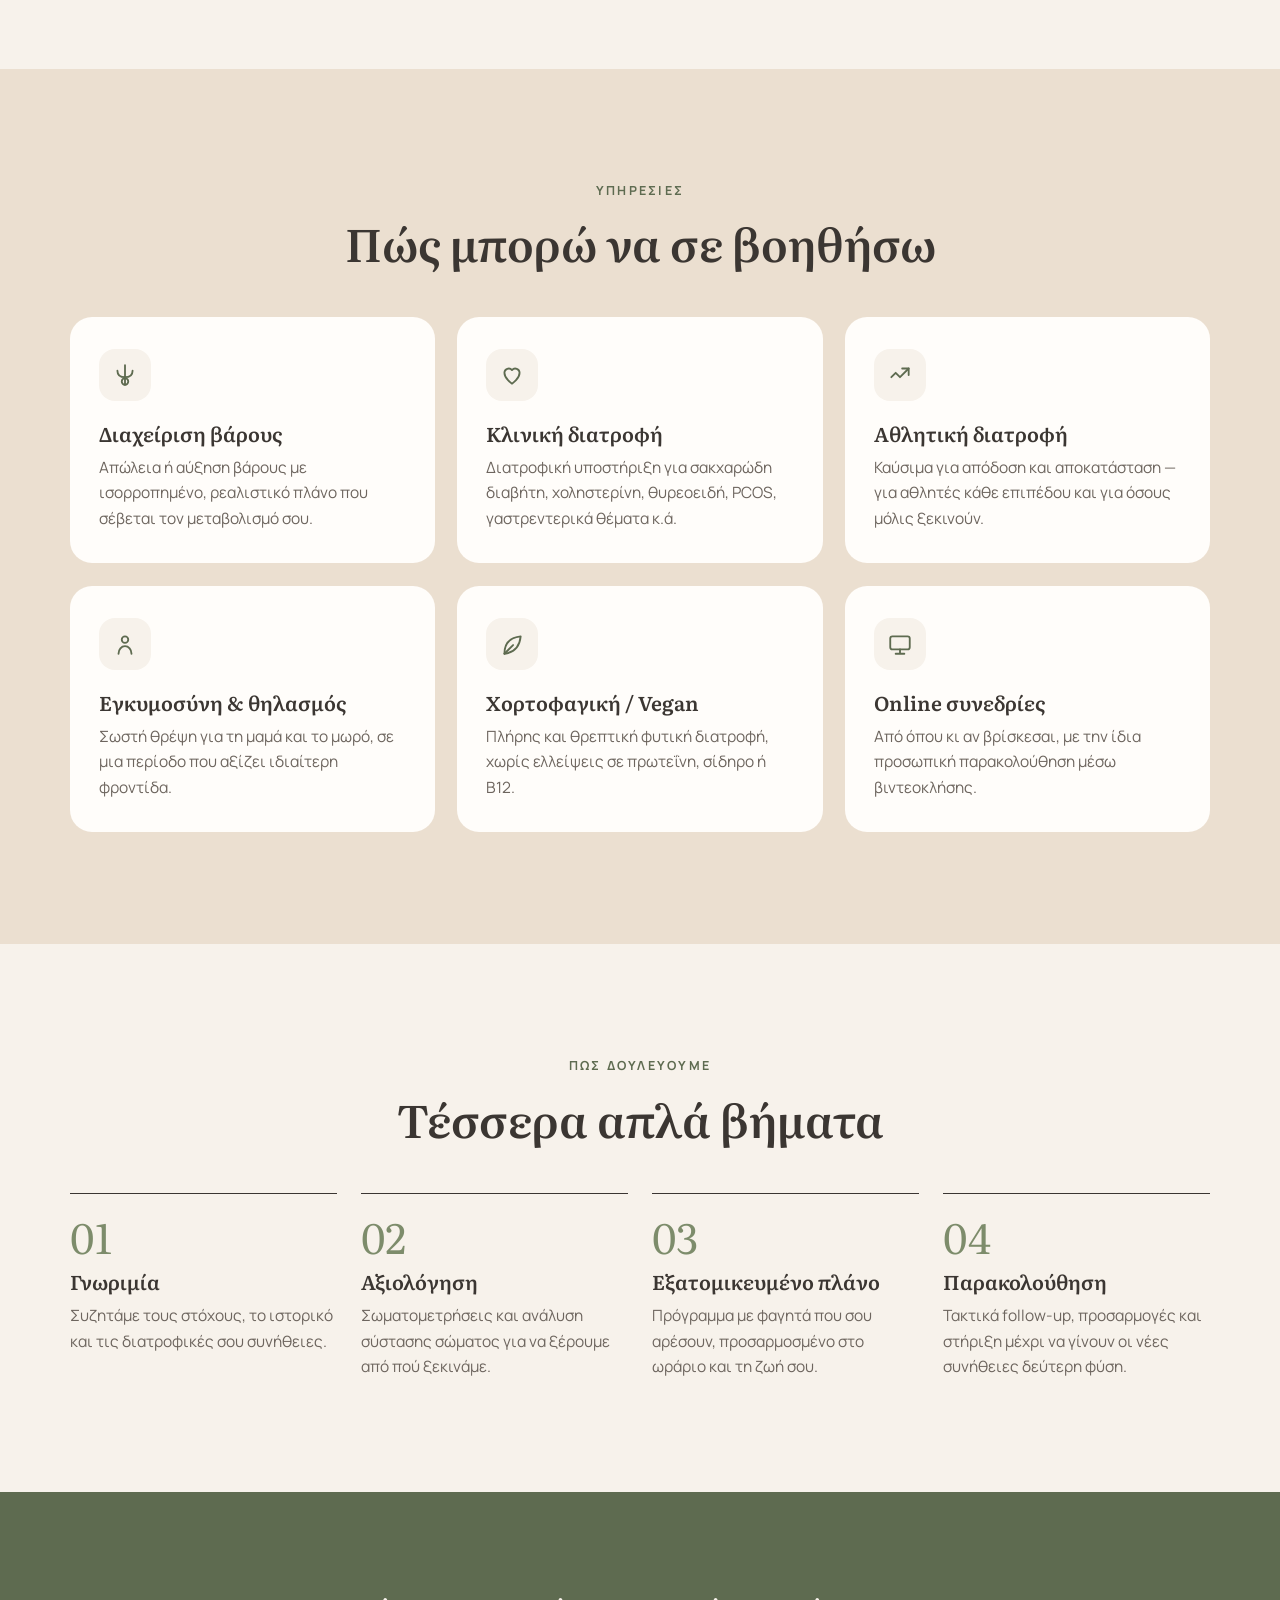
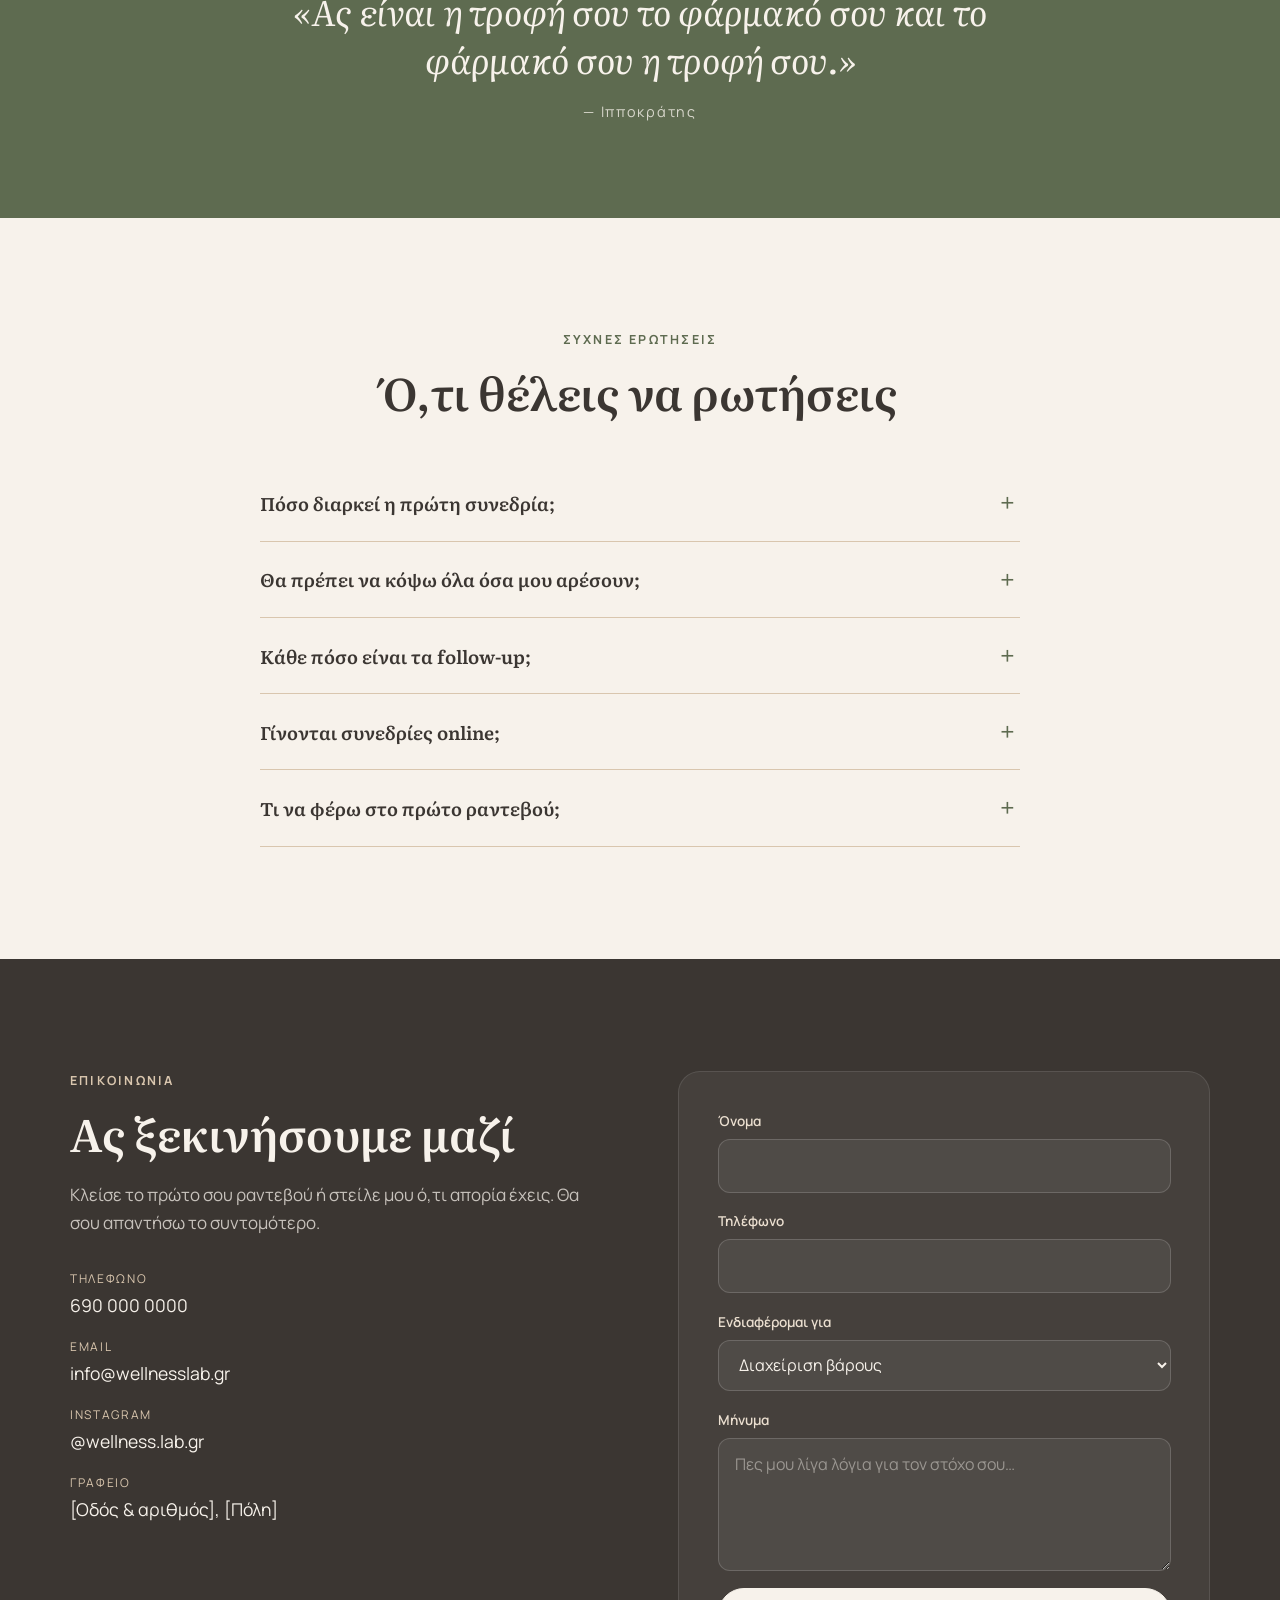
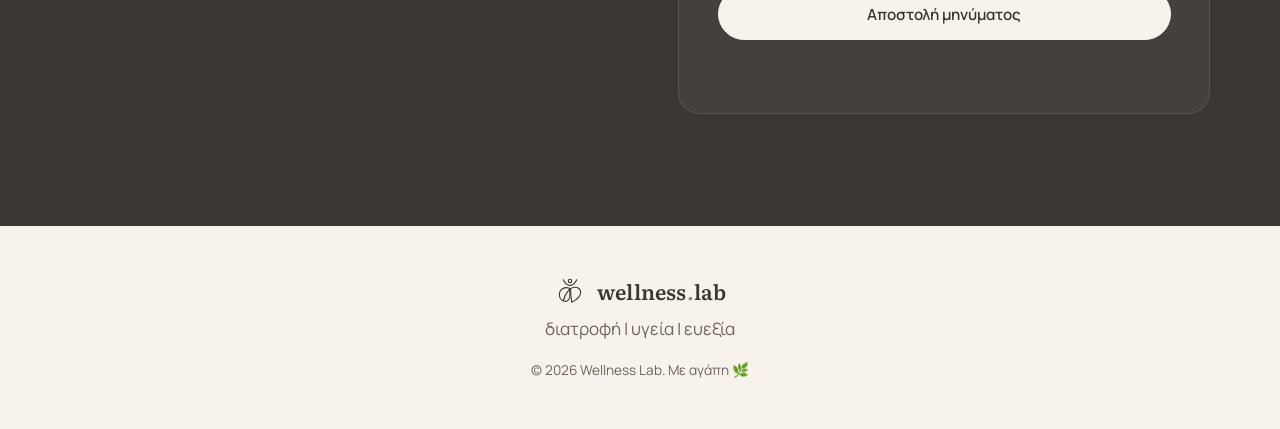
==== commit e0e1b7ae: "Add login app: nutritionist admin panel and client meal planner - Admin: clients, per-client calorie" ====
--- a/index.html
+++ b/index.html
@@ -31,6 +31,7 @@
         <a href="#services">Υπηρεσίες</a>
         <a href="#process">Πώς δουλεύουμε</a>
         <a href="#faq">Ερωτήσεις</a>
+        <a href="app/">Είσοδος</a>
         <a href="#contact" class="btn btn--small">Κλείσε ραντεβού</a>
       </nav>
     </div>
